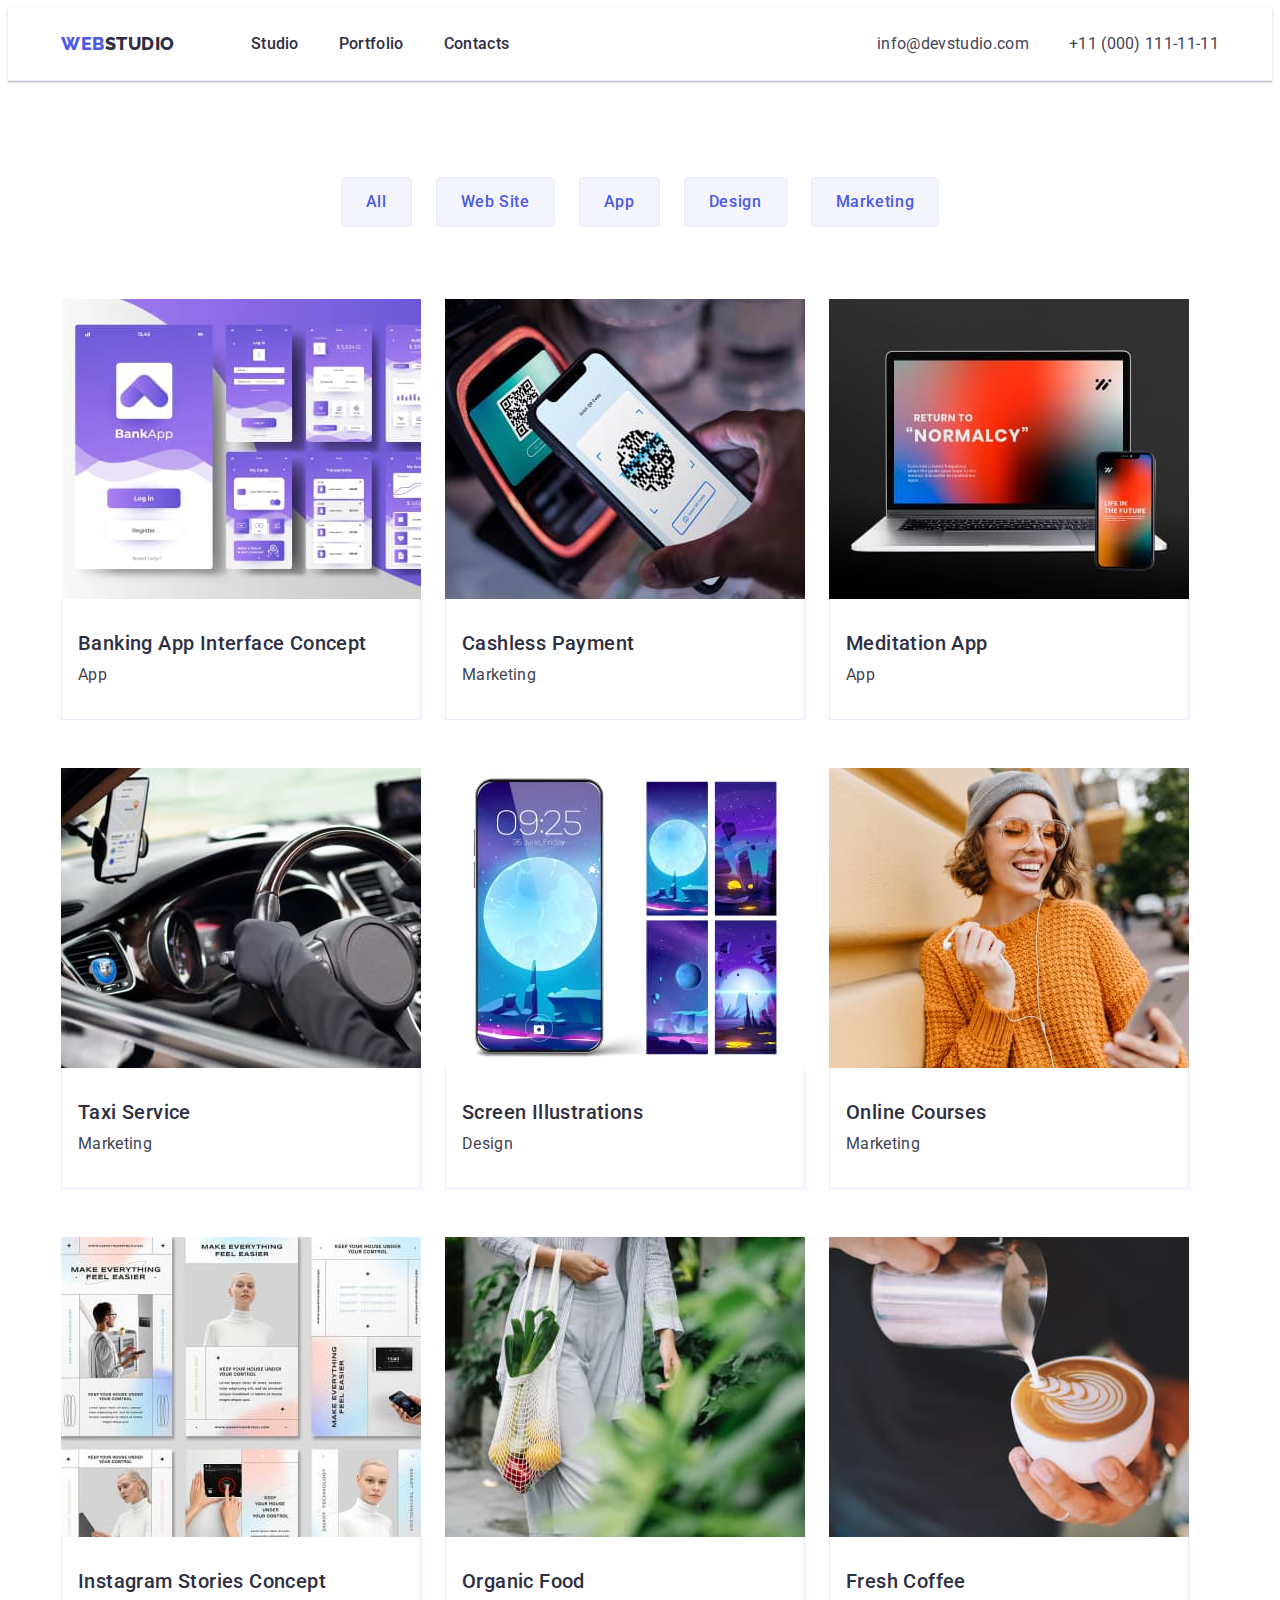
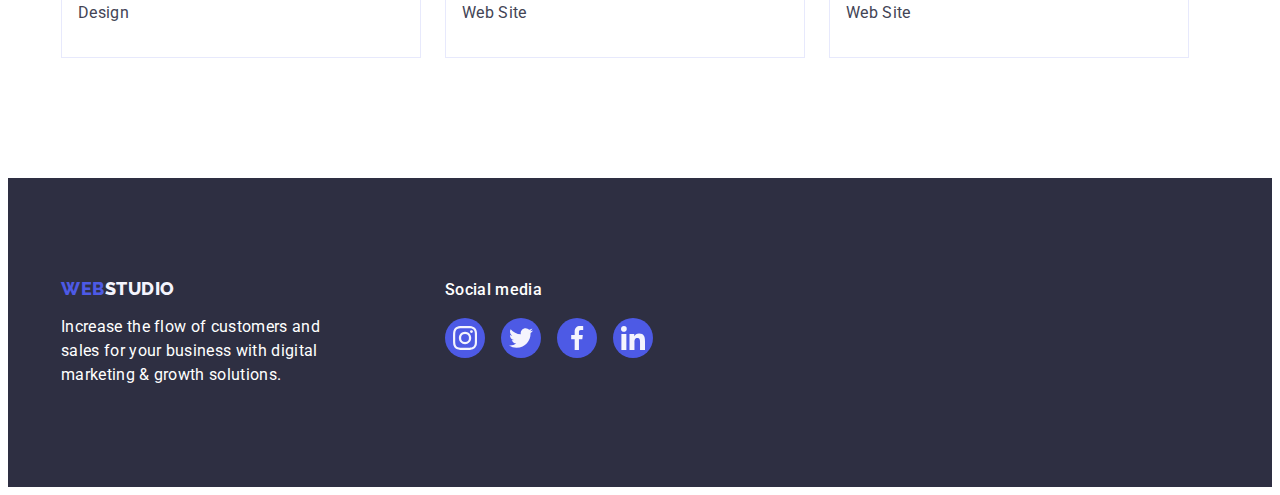
==== portfolio.html @ 254d6341 "init" ====
<!DOCTYPE html>
<html lang="en">

<head>
    <meta charset="UTF-8" />
    <meta http-equiv="X-UA-Compatible" content="IE=edge" />
    <meta name="viewport" content="width=device-width, initial-scale=1.0" />
    <title>Portfolio</title>
    <link rel="preconnect" href="https://fonts.googleapis.com">
    <link rel="preconnect" href="https://fonts.gstatic.com" crossorigin>
    <link href="https://fonts.googleapis.com/css2?family=Raleway:wght@800&family=Roboto:wght@400;500;700&display=swap"
        rel="stylesheet">
    <link rel="stylesheet" href="https://cdnjs.cloudflare.com/ajax/libs/modern-normalize/1.1.0/modern-normalize.min.css"
        integrity="sha512-wpPYUAdjBVSE4KJnH1VR1HeZfpl1ub8YT/NKx4PuQ5NmX2tKuGu6U/JRp5y+Y8XG2tV+wKQpNHVUX03MfMFn9Q=="
        crossorigin="anonymous" referrerpolicy="no-referrer" />
    <link rel="stylesheet" href="./css/styles.css" />
</head>

<body>
    <!-- start header -->
    <header class="header">
        <div class="header-container container">
            <nav class="header-nav">
                <a href="./index.html" class="logo link">Web<span class="logo-dark">Studio</span></a>
                <ul class="header-list list">
                    <li class="header-list-item">
                        <a class="header-item link" href="./index.html">Studio</a>
                    </li>
                    <li class="header-list-item">
                        <a class="header-item link" href="./portfolio.html">Portfolio</a>
                    </li>
                    <li class="header-list-item">
                        <a class="header-item link" href="">Contacts</a>
                    </li>
                </ul>
            </nav>
            <address class="address">
                <ul class="address-list list">
                    <li class="address-list-item">
                        <a class="address-link link" href="mailto:info@devstudio.com">info@devstudio.com</a>
                    </li>
                    <li class="address-list-item">
                        <a class="address-link link" href="tel:+110001111111">+11 (000) 111-11-11</a>
                    </li>
                </ul>
            </address>
        </div>
    </header>
    <!-- start main -->

    <main>
        <!-- filters -->
        <!-- <aside></aside> -->
        <section class="section-portfolio">
            <div class="container">
                <h1 class="visually-hidden">Portfolio</h1>
                <ul class="filter-list list">
                    <li class="filter-list-item"><button class="btn-filter" type="button">All</button></li>
                    <li class="filter-list-item"><button class="btn-filter" type="button">Web Site</button></li>
                    <li class="filter-list-item"><button class="btn-filter" type="button">App</button></li>
                    <li class="filter-list-item"><button class="btn-filter" type="button">Design</button></li>
                    <li class="filter-list-item"><button class="btn-filter" type="button">Marketing</button></li>
                </ul>
                <ul class="advantages list">
                    <li class="advantages-list">
                        <a class="advantages-item link" href="">
                            <img class="advantages-images" src="./images/portfolio/bankapp.jpg"
                                alt="Banking App Interface Concept" width="360" />
                            <div class="card-item">
                                <h2 class="advantages-title">Banking App Interface Concept</h2>
                                <p class="advantages-p">App</p>
                            </div>
                        </a>
                    </li>
                    <li class="advantages-list">
                        <a class="advantages-item link" href="">
                            <img class="advantages-images" src="./images/portfolio/payment.jpg" alt="Cashless Payment"
                                width="360" />
                            <div class="card-item">
                                <h2 class="advantages-title">Cashless Payment</h2>
                                <p class="advantages-p">Marketing</p>
                            </div>
                        </a>
                    </li>
                    <li class="advantages-list">
                        <a class="advantages-item link" href="">
                            <img class="advantages-images" src="./images/portfolio/meditation.jpg" alt="Meditation App"
                                width="360" />
                            <div class="card-item">
                                <h2 class="advantages-title">Meditation App</h2>
                                <p class="advantages-p">App</p>
                            </div>
                        </a>
                    </li>
                    <li class="advantages-list">
                        <a class="advantages-item link" href="">
                            <img class="advantages-images" src="./images/portfolio/taxi.jpg" alt="Taxi Service"
                                width="360" />
                            <div class="card-item">
                                <h2 class="advantages-title">Taxi Service</h2>
                                <p class="advantages-p">Marketing</p>
                            </div>
                        </a>
                    </li>
                    <li class="advantages-list">
                        <a class="advantages-item link" href="">
                            <img class="advantages-images" src="./images/portfolio/screenillustrations.jpg"
                                alt="Screen Illustrations" width="360" />
                            <div class="card-item">
                                <h2 class="advantages-title">Screen Illustrations</h2>
                                <p class="advantages-p">Design</p>
                            </div>
                        </a>
                    </li>
                    <li class="advantages-list">
                        <a class="advantages-item link" href="">
                            <img class="advantages-images" src="./images/portfolio/onlinecourses.jpg"
                                alt="Screen Illustrations" width="360" />
                            <div class="card-item">
                                <h2 class="advantages-title">Online Courses</h2>
                                <p class="advantages-p">Marketing</p>
                            </div>
                        </a>
                    </li>
                    <li class="advantages-list">
                        <a class="advantages-item link" href="">
                            <img class="advantages-images" src="./images/portfolio/instagramconcept.jpg"
                                alt="Instagram Stories Concept" width="360" />
                            <div class="card-item">
                                <h2 class="advantages-title">Instagram Stories Concept</h2>
                                <p class="advantages-p">Design</p>
                            </div>
                        </a>
                    </li>
                    <li class="advantages-list">
                        <a class="advantages-item link" href="">
                            <img class="advantages-images" src="./images/portfolio/organicfood.jpg" alt="Organic Food"
                                width="360" />
                            <div class="card-item">
                                <h2 class="advantages-title">Organic Food</h2>
                                <p class="advantages-p">Web Site</p>
                            </div>
                        </a>
                    </li>
                    <li class="advantages-list">
                        <a class="advantages-item link" href="">
                            <img class="advantages-images" src="./images/portfolio/freshcoffee.jpg" alt="Fresh Coffee"
                                width="360" />
                            <div class="card-item">
                                <h2 class="advantages-title">Fresh Coffee</h2>
                                <p class="advantages-p">Web Site</p>
                            </div>
                        </a>
                    </li>
                </ul>
            </div>
        </section>
    </main>

    <!-- start footer -->
    <footer class="footer">
        <div class="footer-container container">
            <div class="footer-left-section">
                <a class="logo link footer-logo" href="./index.html">Web<span class="logo-light">Studio</span></a>
                <p class="footer-text">
                    Increase the flow of customers and sales for your business with
                    digital marketing & growth solutions.
                </p>
            </div>
            <div class="social-media">
                <p class="media-title">Social media</p>
                <ul class="socials footer-socials list">
                    <li class="socials-item">
                        <a class="socials-footer-link link" href="" aria-label="Instagram icon">
                            <svg class="socials-icon" width="24" height="24">
                                <use href="./images/icons/icons.svg#instagram"></use>
                            </svg>
                        </a>
                    </li>
                    <li class="socials-item">
                        <a class="socials-footer-link link" href="" aria-label="Twitter icon">
                            <svg class="socials-icon" width="24" height="24">
                                <use href="./images/icons/icons.svg#twitter"></use>
                            </svg>
                        </a>
                    </li>
                    <li class="socials-item">
                        <a class="socials-footer-link link" href="" aria-label="Facebook icon">
                            <svg class="socials-icon" width="24" height="24">
                                <use href="./images/icons/icons.svg#facebook"></use>
                            </svg>
                        </a>
                    </li>
                    <li class="socials-item">
                        <a class="socials-footer-link link" href="" aria-label="Linkedin icon">
                            <svg class="socials-icon" width="24" height="24">
                                <use href="./images/icons/icons.svg#linkedin"></use>
                            </svg>
                        </a>
                    </li>
                </ul>
            </div>
        </div>
    </footer>
</body>

</html>
---- css/styles.css ----
/**
  |============================
  | default classes
  |============================
*/
/* main text color #2E2F42 */
/* secondary text color #434455 */
/* white text color #FFFFFF */
/* accent bgc #4D5AE5 */
/* secondary bgc #F4F4FD */

:root {
    --main-text-color: #2e2f42;
    --secondary-text-color: #434455;
    --white-text-color: #ffffff;
    --accent-bgc: #4d5ae5;
    --secondary-bgc: #f4f4fd;
    --ocean-text-color: #404bbf;
    --border-btn-color: #e7e9fc;
    --secondary-green-color: #31d0aa;
    --light-slate-color: #8e8f99;
}

body {
    background-color: #ffffff;
    color: var(--secondary-text-color);
    font-family: Roboto, sans-serif;
    letter-spacing: 0.02em;
}

h1,
h2,
h3,
h4,
h5,
h6,
p {
    margin: 0;
}

img {
    display: block;
}

button {
    cursor: pointer;
}

.list {
    list-style: none;
    margin: 0;
    padding: 0;
}

.link {
    text-decoration: none;
    color: inherit;
}

.container {
    width: 1158px;
    /* max-width: 1140px; */
    margin-left: auto;
    margin-right: auto;
    padding: 0 15px;

    /* outline: 2px solid tomato;
    outline-offset: -2px; */
}

.visually-hidden {
    position: absolute;
    width: 1px;
    height: 1px;
    margin: -1px;
    border: 0;
    padding: 0;

    white-space: nowrap;
    clip-path: inset(100%);
    clip: rect(0 0 0 0);
    overflow: hidden;
}

/**
  |============================
  | header
  |============================
*/

.header {
    /* padding-top: 24px;
    padding-bottom: 24px; */
    border-bottom: 1px solid #e7e9fc;
    box-shadow: 0px 2px 1px rgba(46, 47, 66, 0.08),
        0px 1px 1px rgba(46, 47, 66, 0.16), 0px 1px 6px rgba(46, 47, 66, 0.08);
}

.header-container {
    display: flex;
    align-items: center;
}

.header-nav {
    display: flex;
    align-items: center;
}

.address-list {
    display: flex;
    align-items: center;
}

.address {
    margin-left: auto;
}

.logo {
    padding: 24px 0;
    display: inline-block;
    margin-right: 76px;
    color: var(--accent-bgc);
    font-family: Raleway, sans-serif;
    font-size: 18px;
    font-weight: 800;
    letter-spacing: 0.03em;
    line-height: 1.17;
    text-transform: uppercase;
}

.footer-logo {
    display: inline-block;
    margin-right: 0;
    margin-bottom: 16px;
    padding: 0;
    color: var(--accent-bgc);
    font-family: Raleway, sans-serif;
    font-size: 18px;
    font-weight: 800;
    letter-spacing: 0.03em;
    line-height: 1.17;
    text-transform: uppercase;
}

.logo-dark {
    color: var(--main-text-color);
}

.header-item {
    display: block;
    padding: 24px 0;

    color: var(--main-text-color);
    font-size: 16px;
    letter-spacing: 0.02em;
    line-height: 1.5;
    font-weight: 500;
}

.address-list {
    font-size: 16px;
    letter-spacing: 0.02em;
    line-height: 1.5;
}

.address-list-item:not(:last-child) {
    /* outline: 1px solid tomato; */
    margin-right: 40px;
}

.address-link {
    padding: 24px 0;
    display: block;
}

.site-item {
    color: var(--secondary-text-color);
}

.header-list {
    display: flex;
    align-items: center;
}

.header-list-item:not(:last-child) {
    margin-right: 40px;
}
/* 
.header-list li {
    outline: 1px solid tomato;
} */

.header-list a:hover,
.header-list a:focus {
    color: var(--ocean-text-color);
}

.address-list a:hover,
.address-list a:focus {
    color: var(--ocean-text-color);
}

.address {
    font-style: normal;
}

/**
  |============================
  | section hero
  |============================
*/

.section {
    padding-top: 120px;
    padding-bottom: 120px;
}

.work {
    padding-top: 0;
}

.hero {
    color: var(--white-text-color);
    font-size: 56px;
    letter-spacing: 0.02em;
    line-height: 1.07;
    text-align: center;
    margin: 0 auto;
    margin-bottom: 48px;
    max-width: 496px;
}

.btn {
    display: block;
    margin: 0 auto;
    min-width: 169px;
    height: 56px;

    border: none;
    border-radius: 4px;
    font-family: inherit;
    color: var(--white-text-color);
    font-size: 16px;
    font-weight: 500;
    letter-spacing: 0.04em;
    background-color: var(--accent-bgc);
    line-height: 1.5;
    cursor: pointer;
}

.btn:focus,
.btn:hover {
    background-color: var(--ocean-text-color);
    box-shadow: 0px 3px 1px rgba(0, 0, 0, 0.1), 0px 2px 1px rgba(0, 0, 0, 0.08),
        0px 2px 2px rgba(0, 0, 0, 0.12);
}

.btn-filter {
    padding: 12px 24px;
    font-family: inherit;
    color: var(--accent-bgc);
    font-size: 16px;
    font-weight: 500;
    letter-spacing: 0.04em;
    background-color: var(--secondary-bgc);
    line-height: 1.5;
    cursor: pointer;
    border: 1px solid var(--border-btn-color);
    border-radius: 4px;
}

.btn-filter:focus,
.btn-filter:hover {
    color: var(--white-text-color);
    background-color: var(--ocean-text-color);
    border: 1px solid transparent;
    box-shadow: 0px 3px 1px rgba(0, 0, 0, 0.1), 0px 2px 1px rgba(0, 0, 0, 0.08),
        0px 2px 2px rgba(0, 0, 0, 0.12);
}

.section-hero {
    padding: 188px 0;
    margin: 0 auto;
    max-width: 1440px;

    color: var(--main-text-color);
    /* font-size: 36px; */
    height: 600px;
    /* letter-spacing: 0.02em;
    line-height: 1.11; */
    text-align: center;
    background-color: var(--main-text-color);
    /* min-width: 1440px; */
    background-image: linear-gradient(
            rgba(46, 47, 66, 0.7),
            rgba(46, 47, 66, 0.7)
        ),
        url(../images/header/people-office.jpg);
    background-repeat: no-repeat;
    background-size: cover;
    background-position: center;
}

/**
  |============================
  | section our advantages
  |============================
*/

.advantages-title {
    color: var(--main-text-color);
    font-size: 20px;
    letter-spacing: 0.02em;
    line-height: 1.2;
    font-weight: 500;
    margin-bottom: 8px;
}

.advantages-p {
    color: var(--secondary-text-color);
    letter-spacing: 0.02em;
    line-height: 1.5;
}

.section-advantages-list {
    display: flex;
}

.advantages-list-item {
    width: 264px;
}

.advantages-list-item:not(:last-child) {
    margin-right: 24px;
}

.advantages-icons {
    margin-bottom: 8px;
    min-width: 264px;
    min-height: 112px;
    display: flex;
    align-items: center;
    justify-content: center;
    border-radius: 4px;
    background-color: var(--secondary-bgc);
}

.antenna {
    width: 64px;
    height: 64px;
}

/**
  |============================
  | section what are we doing and our team
  |============================
*/

.section-works,
.title-team,
.customers-title {
    margin-bottom: 72px;

    color: var(--main-text-color);
    font-weight: 700;
    font-size: 36px;
    letter-spacing: 0.02em;
    line-height: 1.1;
    text-align: center;
    text-transform: capitalize;
}

.section-works-list {
    display: flex;
}

.works-list-item:not(:last-child) {
    margin-right: 24px;
}

.section-team {
    background-color: var(--secondary-bgc);
}

.our-title {
    margin-bottom: 8px;

    color: var(--main-text-color);
    font-size: 20px;
    font-weight: 500;
    letter-spacing: 0.02em;
    line-height: 1.2;
    text-align: center;
}

.section-p {
    color: var(--secondary-text-color);
    letter-spacing: 0.02em;
    line-height: 1.5;
    font-size: 16px;
    text-align: center;
    margin-bottom: 8px;
}

.team-item {
    background-color: var(--white-text-color);
    border-radius: 0px 0px 4px 4px;
    box-shadow: 0px 1px 6px rgba(46, 47, 66, 0.08),
        0px 1px 1px rgba(46, 47, 66, 0.16), 0px 2px 1px rgba(46, 47, 66, 0.08);
}

.team-item:not(:last-child) {
    margin-right: 24px;
}

.section-item {
    display: flex;
}

.card-info {
    padding: 32px 0px;
}

.socials {
    display: flex;
    justify-content: center;
    align-items: center;
    gap: 24px;
    /* padding-left: 16px;
    padding-right: 16px; */
}

.socials-link {
    display: flex;
    gap: 24px;
    align-items: center;
    justify-content: center;
    width: 40px;
    height: 40px;
    background-color: var(--accent-bgc);
    color: #f4f4fd;
    border-radius: 50%;
}

.socials-icon {
    fill: var(--secondary-bgc);
}

.socials-link:hover,
.socials-link:focus {
    background-color: var(--ocean-text-color);
}

.socials-footer-link {
    display: flex;
    gap: 24px;
    align-items: center;
    justify-content: center;
    width: 40px;
    height: 40px;
    background-color: var(--accent-bgc);
    color: #f4f4fd;
    border-radius: 50%;
}

.socials-footer-link:hover,
.socials-footer-link:focus {
    background-color: var(--secondary-green-color);
}

/**
  |============================
  | Customers
  |============================
*/

.customers-link-item {
    /* fill: var(--light-slate-color); */
    fill: currentColor;
}

.customers-list {
    display: flex;
    gap: 24px;
    align-items: center;
    justify-content: center;
}

.customers-list-item {
    width: calc((100% - 120px) / 6);
    height: 88px;
    display: block;
}
.customers-icons {
    width: 100%;
    height: 100%;
    color: var(--light-slate-color);
    border: 1px solid var(--light-slate-color);
    border-radius: 4px;
    display: flex;
    align-items: center;
    justify-content: center;
}

.customers-icons:hover,
.customers-icons:focus {
    fill: var(--ocean-text-color);
    color: var(--ocean-text-color);
    border: 1px solid var(--ocean-text-color);
    border-color: var(--ocean-text-color);
}

.customers-link-item:hover,
.customers-link-item:focus,
.customers-link-item:active {
    fill: currentColor;
    /* color: var(--ocean-text-color); */
    /* border: 1px solid var(--ocean-text-color); */
    /* border-color: var(--ocean-text-color); */
}

/**
  |============================
  | footer
  |============================
*/
.footer {
    background-color: var(--main-text-color);
    padding: 100px 0;
}

.logo-light {
    color: var(--secondary-bgc);
}

.footer p {
    color: var(--white-text-color);
    font-size: 16px;
    letter-spacing: 0.02em;
    line-height: 1.5;
}

.footer-text {
    width: 264px;
}

.footer-left-section {
    margin-right: 120px;
}

.media-title {
    color: var(--white-text-color);
    letter-spacing: 0.02em;
    line-height: 1.5;
    font-size: 16px;
    font-weight: 500;
    margin-bottom: 16px;
}

.footer-container {
    display: flex;
    align-items: baseline;
}

.footer-socials {
    gap: 16px;
}

/**
  |============================
  | portfolio
  |============================
*/

.filter-list {
    display: flex;
    justify-content: center;
    margin-bottom: 72px;
}

.advantages {
    display: flex;
    flex-wrap: wrap;
    /* width: calc((100% - 60px) / 3); */
}

.advantages-item {
    display: block;
}
.advantages-item:hover,
.advantages-item:focus {
    box-shadow: 0px 1px 6px rgba(46, 47, 66, 0.08),
        0px 1px 1px rgba(46, 47, 66, 0.16), 0px 2px 1px rgba(46, 47, 66, 0.08);
}

.advantages-title {
    margin-bottom: 8px;
}

.advantages-list {
    margin-right: 24px;
    margin-bottom: 48px;
}

.advantages-list:nth-child(3n) {
    margin-right: 0;
}
.advantages-list:nth-child(n + 7) {
    margin-bottom: 0;
}

.filter-list-item:not(:last-child) {
    margin-right: 24px;
}

.section-portfolio {
    padding: 96px 0 120px;
}

.card-item {
    padding: 32px 16px;
    border: 1px solid var(--border-btn-color);
    border-top: none;
}
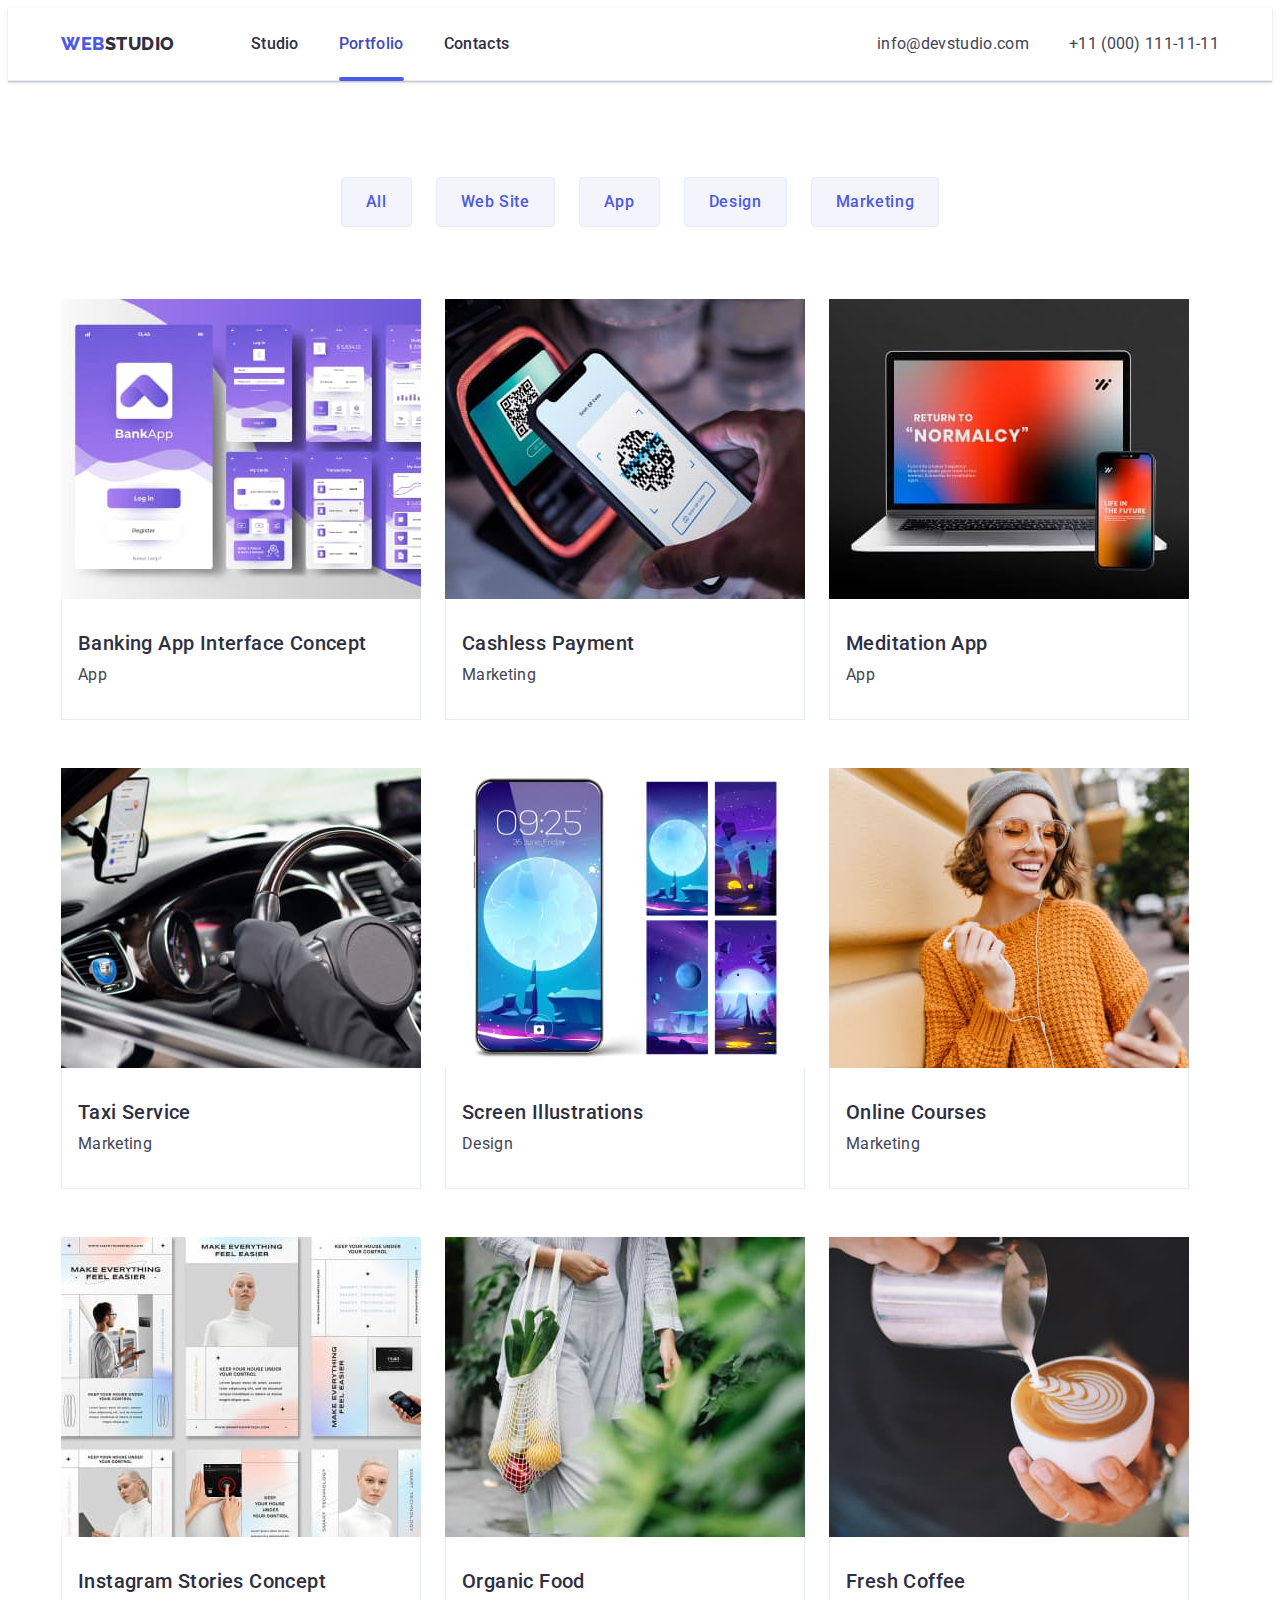
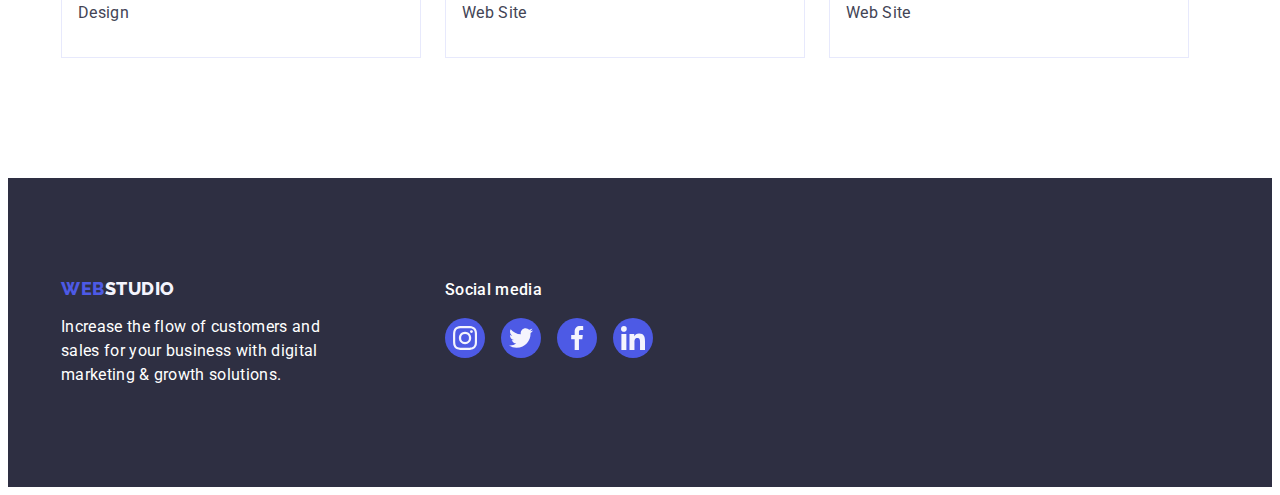
==== commit 1ceeb29e: "end hw" ====
--- a/portfolio.html
+++ b/portfolio.html
@@ -27,7 +27,7 @@
                         <a class="header-item link" href="./index.html">Studio</a>
                     </li>
                     <li class="header-list-item">
-                        <a class="header-item link" href="./portfolio.html">Portfolio</a>
+                        <a class="header-item link active" href="./portfolio.html">Portfolio</a>
                     </li>
                     <li class="header-list-item">
                         <a class="header-item link" href="">Contacts</a>
@@ -64,8 +64,13 @@
                 <ul class="advantages list">
                     <li class="advantages-list">
                         <a class="advantages-item link" href="">
-                            <img class="advantages-images" src="./images/portfolio/bankapp.jpg"
-                                alt="Banking App Interface Concept" width="360" />
+                            <div class="card-thumb">
+                                <img class="advantages-images" src="./images/portfolio/bankapp.jpg"
+                                    alt="Cashless Payment" width="360" />
+                                <p class="overlay-text">14 Stylish and User-Friendly App Design Concepts · Task
+                                    Manager App · Calorie Tracker App · Exotic Fruit Ecommerce App · Cloud Storage App
+                                </p>
+                            </div>
                             <div class="card-item">
                                 <h2 class="advantages-title">Banking App Interface Concept</h2>
                                 <p class="advantages-p">App</p>
@@ -74,8 +79,13 @@
                     </li>
                     <li class="advantages-list">
                         <a class="advantages-item link" href="">
-                            <img class="advantages-images" src="./images/portfolio/payment.jpg" alt="Cashless Payment"
-                                width="360" />
+                            <div class="card-thumb">
+                                <img class="advantages-images" src="./images/portfolio/payment.jpg"
+                                    alt="Cashless Payment" width="360" />
+                                <p class="overlay-text">14 Stylish and User-Friendly App Design Concepts · Task
+                                    Manager App · Calorie Tracker App · Exotic Fruit Ecommerce App · Cloud Storage App
+                                </p>
+                            </div>
                             <div class="card-item">
                                 <h2 class="advantages-title">Cashless Payment</h2>
                                 <p class="advantages-p">Marketing</p>
@@ -84,8 +94,13 @@
                     </li>
                     <li class="advantages-list">
                         <a class="advantages-item link" href="">
-                            <img class="advantages-images" src="./images/portfolio/meditation.jpg" alt="Meditation App"
-                                width="360" />
+                            <div class="card-thumb">
+                                <img class="advantages-images" src="./images/portfolio/meditation.jpg"
+                                    alt="Meditation App" width="360" />
+                                <p class="overlay-text">14 Stylish and User-Friendly App Design Concepts · Task
+                                    Manager App · Calorie Tracker App · Exotic Fruit Ecommerce App · Cloud Storage App
+                                </p>
+                            </div>
                             <div class="card-item">
                                 <h2 class="advantages-title">Meditation App</h2>
                                 <p class="advantages-p">App</p>
@@ -94,8 +109,13 @@
                     </li>
                     <li class="advantages-list">
                         <a class="advantages-item link" href="">
-                            <img class="advantages-images" src="./images/portfolio/taxi.jpg" alt="Taxi Service"
-                                width="360" />
+                            <div class="card-thumb">
+                                <img class="advantages-images" src="./images/portfolio/taxi.jpg" alt="Taxi Service"
+                                    width="360" />
+                                <p class="overlay-text">14 Stylish and User-Friendly App Design Concepts · Task
+                                    Manager App · Calorie Tracker App · Exotic Fruit Ecommerce App · Cloud Storage App
+                                </p>
+                            </div>
                             <div class="card-item">
                                 <h2 class="advantages-title">Taxi Service</h2>
                                 <p class="advantages-p">Marketing</p>
@@ -104,8 +124,13 @@
                     </li>
                     <li class="advantages-list">
                         <a class="advantages-item link" href="">
-                            <img class="advantages-images" src="./images/portfolio/screenillustrations.jpg"
-                                alt="Screen Illustrations" width="360" />
+                            <div class="card-thumb">
+                                <img class="advantages-images" src="./images/portfolio/screenillustrations.jpg"
+                                    alt="Screen Illustrations" width="360" />
+                                <p class="overlay-text">14 Stylish and User-Friendly App Design Concepts · Task
+                                    Manager App · Calorie Tracker App · Exotic Fruit Ecommerce App · Cloud Storage App
+                                </p>
+                            </div>
                             <div class="card-item">
                                 <h2 class="advantages-title">Screen Illustrations</h2>
                                 <p class="advantages-p">Design</p>
@@ -114,8 +139,13 @@
                     </li>
                     <li class="advantages-list">
                         <a class="advantages-item link" href="">
-                            <img class="advantages-images" src="./images/portfolio/onlinecourses.jpg"
-                                alt="Screen Illustrations" width="360" />
+                            <div class="card-thumb">
+                                <img class="advantages-images" src="./images/portfolio/onlinecourses.jpg"
+                                    alt="Screen Illustrations" width="360" />
+                                <p class="overlay-text">14 Stylish and User-Friendly App Design Concepts · Task
+                                    Manager App · Calorie Tracker App · Exotic Fruit Ecommerce App · Cloud Storage App
+                                </p>
+                            </div>
                             <div class="card-item">
                                 <h2 class="advantages-title">Online Courses</h2>
                                 <p class="advantages-p">Marketing</p>
@@ -124,8 +154,13 @@
                     </li>
                     <li class="advantages-list">
                         <a class="advantages-item link" href="">
-                            <img class="advantages-images" src="./images/portfolio/instagramconcept.jpg"
-                                alt="Instagram Stories Concept" width="360" />
+                            <div class="card-thumb">
+                                <img class="advantages-images" src="./images/portfolio/instagramconcept.jpg"
+                                    alt="Instagram Stories Concept" width="360" />
+                                <p class="overlay-text">14 Stylish and User-Friendly App Design Concepts · Task
+                                    Manager App · Calorie Tracker App · Exotic Fruit Ecommerce App · Cloud Storage App
+                                </p>
+                            </div>
                             <div class="card-item">
                                 <h2 class="advantages-title">Instagram Stories Concept</h2>
                                 <p class="advantages-p">Design</p>
@@ -134,8 +169,13 @@
                     </li>
                     <li class="advantages-list">
                         <a class="advantages-item link" href="">
-                            <img class="advantages-images" src="./images/portfolio/organicfood.jpg" alt="Organic Food"
-                                width="360" />
+                            <div class="card-thumb">
+                                <img class="advantages-images" src="./images/portfolio/organicfood.jpg"
+                                    alt="Organic Food" width="360" />
+                                <p class="overlay-text">14 Stylish and User-Friendly App Design Concepts · Task
+                                    Manager App · Calorie Tracker App · Exotic Fruit Ecommerce App · Cloud Storage App
+                                </p>
+                            </div>
                             <div class="card-item">
                                 <h2 class="advantages-title">Organic Food</h2>
                                 <p class="advantages-p">Web Site</p>
@@ -144,8 +184,13 @@
                     </li>
                     <li class="advantages-list">
                         <a class="advantages-item link" href="">
-                            <img class="advantages-images" src="./images/portfolio/freshcoffee.jpg" alt="Fresh Coffee"
-                                width="360" />
+                            <div class="card-thumb">
+                                <img class="advantages-images" src="./images/portfolio/freshcoffee.jpg"
+                                    alt="Fresh Coffee" width="360" />
+                                <p class="overlay-text">14 Stylish and User-Friendly App Design Concepts · Task
+                                    Manager App · Calorie Tracker App · Exotic Fruit Ecommerce App · Cloud Storage App
+                                </p>
+                            </div>
                             <div class="card-item">
                                 <h2 class="advantages-title">Fresh Coffee</h2>
                                 <p class="advantages-p">Web Site</p>
--- a/css/styles.css
+++ b/css/styles.css
@@ -11,6 +11,7 @@
 
 :root {
     --main-text-color: #2e2f42;
+    --color-navy-blue-modal: rgba(46, 47, 66, 0.4);
     --secondary-text-color: #434455;
     --white-text-color: #ffffff;
     --accent-bgc: #4d5ae5;
@@ -19,6 +20,8 @@
     --border-btn-color: #e7e9fc;
     --secondary-green-color: #31d0aa;
     --light-slate-color: #8e8f99;
+    --cubic-bezier: 250ms cubic-bezier(0.4, 0, 0.2, 1);
+    --color-dairy: #fcfcfc;
 }
 
 body {
@@ -202,6 +205,33 @@
 
 .address {
     font-style: normal;
+}
+
+/* header underline */
+
+.header-item::after {
+    position: absolute;
+    left: 0;
+    bottom: -1px;
+    content: '';
+    display: block;
+    width: 100%;
+    height: 4px;
+    border-radius: 2px;
+    background-color: var(--accent-bgc);
+    opacity: 0;
+}
+
+.header-item.active {
+    color: var(--ocean-text-color);
+}
+
+.header-item.active::after {
+    opacity: 1;
+}
+
+.header-item {
+    position: relative;
 }
 
 /**
@@ -587,6 +617,7 @@
 .advantages-item {
     display: block;
 }
+
 .advantages-item:hover,
 .advantages-item:focus {
     box-shadow: 0px 1px 6px rgba(46, 47, 66, 0.08),
@@ -622,3 +653,127 @@
     border: 1px solid var(--border-btn-color);
     border-top: none;
 }
+
+/**
+  |============================
+  | Hover card
+  |============================
+*/
+
+.card-thumb {
+    position: relative;
+    overflow: hidden;
+}
+
+.overlay-text {
+    color: var(--white-text-color);
+    background-color: var(--accent-bgc);
+
+    font-size: 16px;
+    font-weight: 400;
+    line-height: 1.5;
+    letter-spacing: 0.02em;
+
+    width: 100%;
+    height: 100%;
+    padding: 40px 32px;
+
+    position: absolute;
+    top: 0;
+    left: 0;
+    transform: translateY(100%);
+    transition: 250ms cubic-bezier(0.4, 0, 0.2, 1);
+}
+
+.advantages-item:hover .overlay-text,
+.advantages-item:focus .overlay-text {
+    transform: translateY(0%);
+}
+
+/**
+  |============================
+  | Modal js
+  |============================
+*/
+.backdrop {
+    background-color: var(--color-navy-blue-modal);
+
+    width: 100%;
+    height: 100%;
+
+    opacity: 1;
+    position: fixed;
+    top: 0;
+    left: 0;
+    transition: opacity var(--cubic-bezier), visibility var(--cubic-bezier);
+}
+
+.backdrop.is-hidden {
+    visibility: hidden;
+    opacity: 0;
+    pointer-events: none;
+}
+
+.modal-btn {
+    margin-top: 30px;
+    margin-bottom: 30px;
+}
+
+.modal {
+    background-color: var(--color-dairy);
+
+    position: absolute;
+    top: 50%;
+    left: 50%;
+    transform: translate(-50%, -50%) scale(1);
+    transition: transform var(--cubic-bezier);
+
+    width: 408px;
+    min-height: 576px;
+    box-shadow: 0px 1px 1px rgba(0, 0, 0, 0.14), 0px 1px 3px rgba(0, 0, 0, 0.12),
+        0px 2px 1px rgba(0, 0, 0, 0.2);
+    border-radius: 4px;
+}
+
+.backdrop.is-hidden .modal {
+    opacity: 0;
+    transform: translateX(-50%) translateY(70%);
+}
+
+.modal-close-btn {
+    background-color: var(--border-btn-color);
+    color: var(--color-navy-blue);
+
+    width: 24px;
+    height: 24px;
+    display: flex;
+    align-items: center;
+    justify-content: center;
+    padding: 0;
+
+    border-radius: 50%;
+    border: 1px solid rgba(0, 0, 0, 0.1);
+
+    position: absolute;
+    top: 24px;
+    right: 24px;
+    transition: background-color var(--cubic-bezier), color var(--cubic-bezier),
+        border-color var(--cubic-bezier);
+}
+
+.modal-close-btn:hover,
+.modal-close-btn:focus {
+    background-color: var(--ocean-text-color);
+    color: var(--border-btn-color);
+
+    border-color: transparent;
+}
+
+.modal-close-icon {
+    fill: currentColor;
+}
+
+.modal-close-btn:hover .modal-close-icon,
+.modal-close-btn:focus .modal-close-icon {
+    fill: #ffffff;
+}
